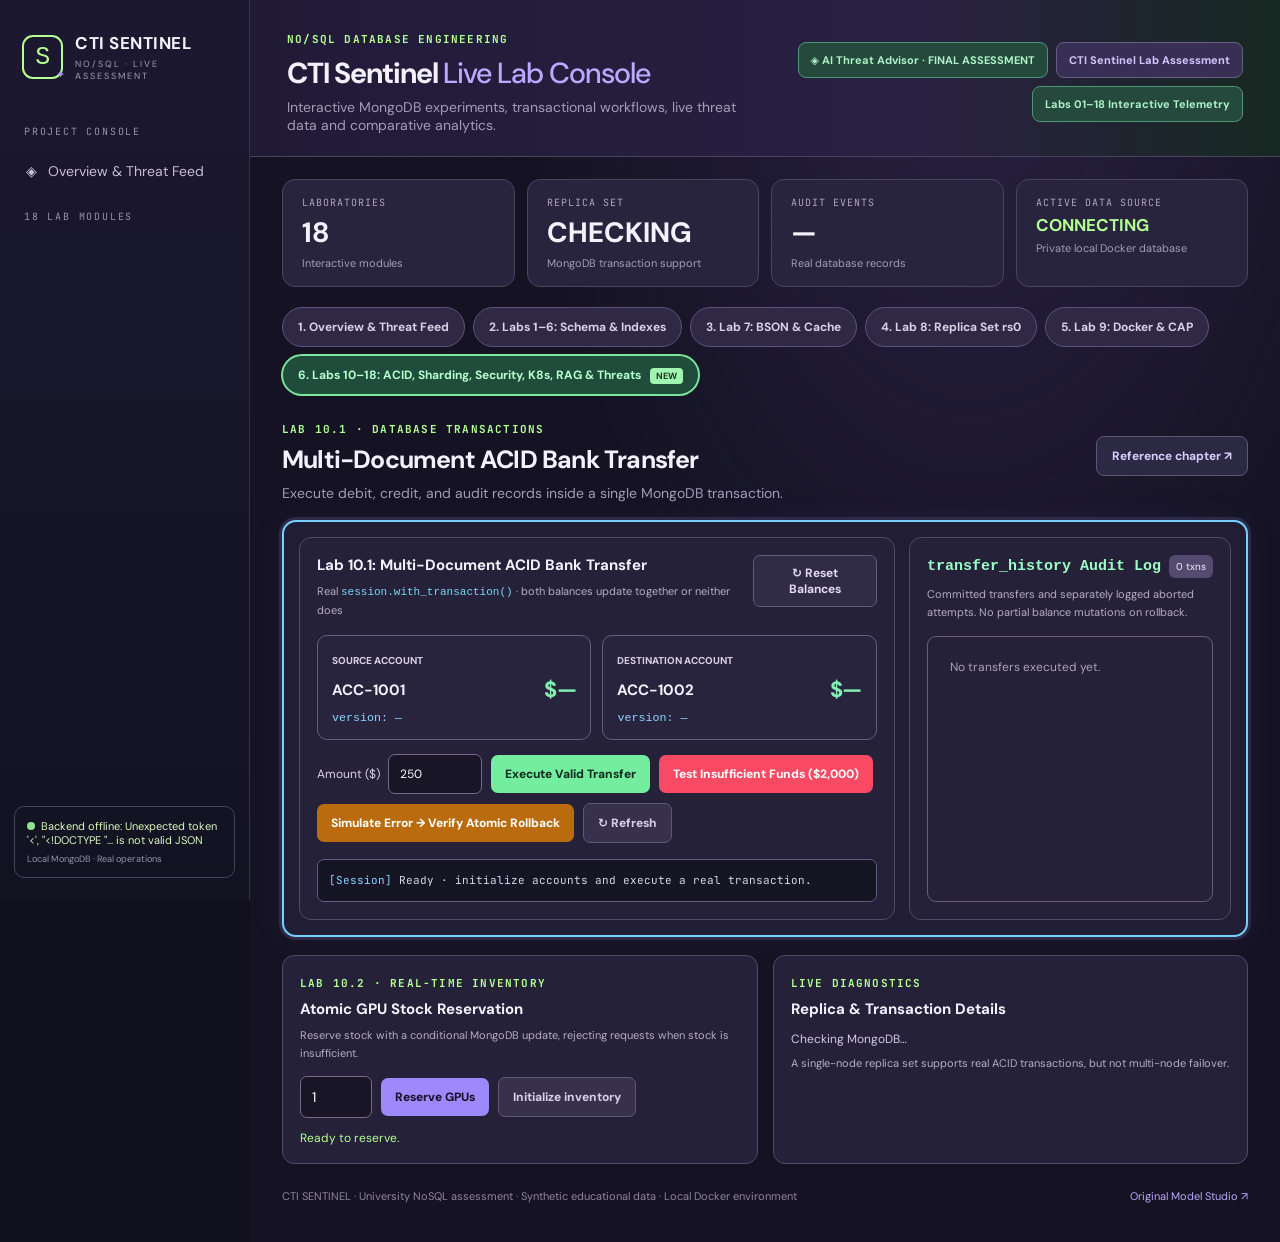
==== static/sentinel.html @ 9bdf8182 "Initial commit - CTI Sentinel AI Threat Intelligence" ====
<!doctype html><html lang="en"><head><meta charset="utf-8"/><meta name="viewport" content="width=device-width,initial-scale=1"/><title>CTI Sentinel · Labs 01–18</title><link rel="stylesheet" href="/static/sentinel.css?v=lab13-20261121c"><link rel="stylesheet" href="/static/lab12.css?v=lab13-20261121c"><link rel="stylesheet" href="/static/lab13.css?v=lab14-20261122a"><link rel="stylesheet" href="/static/lab14.css?v=lab14-20261122a"><link rel="stylesheet" href="/static/lab15.css?v=lab15-20261122b"><link rel="stylesheet" href="/static/lab16.css?v=lab16-20261122a"><link rel="stylesheet" href="/static/lab17.css?v=lab17-20261122b"><link rel="stylesheet" href="/static/lab18.css?v=lab18-20261122f"></head><body>
<div class="shell"><aside class="sidebar"><div class="brand"><div class="brand-mark">S<span>✦</span></div><div><strong>CTI SENTINEL</strong><small>NO/SQL · LIVE ASSESSMENT</small></div></div><div class="side-label">PROJECT CONSOLE</div><button class="nav-item" id="overviewBtn"><span>◈</span> Overview & Threat Feed</button><div class="side-label">18 LAB MODULES</div><div class="side-scroll" id="sideLabs"></div><div class="side-bottom"><i></i><span id="connection">Checking database…</span><small>Local MongoDB · Real operations</small></div></aside>
<main class="main"><header class="topbar"><div><span class="mini-eyebrow">NO/SQL DATABASE ENGINEERING</span><h1>CTI Sentinel <em>Live Lab Console</em></h1><p>Interactive MongoDB experiments, transactional workflows, live threat data and comparative analytics.</p></div><div class="top-actions"><a class="pill green" href="/advisor" style="text-decoration:none">◈ AI Threat Advisor · FINAL ASSESSMENT</a><span class="pill violet">CTI Sentinel Lab Assessment</span><span class="pill green">Labs 01–18 Interactive Telemetry</span></div></header>
<div class="main-scroll"><section class="stats"><div class="stat"><span>LABORATORIES</span><strong>18</strong><small>Interactive modules</small></div><div class="stat"><span>REPLICA SET</span><strong id="replicaStatus">CHECKING</strong><small id="replicaName">MongoDB transaction support</small></div><div class="stat"><span>AUDIT EVENTS</span><strong id="txCount">—</strong><small>Real database records</small></div><div class="stat"><span>ACTIVE DATA SOURCE</span><strong class="small-stat" id="dbStatus">CONNECTING</strong><small>Private local Docker database</small></div></section>
<nav class="chapters" id="chapters"><button data-group="overview">1. Overview & Threat Feed</button><button data-group="1-6">2. Labs 1–6: Schema & Indexes</button><button data-group="7">3. Lab 7: BSON & Cache</button><button data-group="8">4. Lab 8: Replica Set rs0</button><button data-group="9">5. Lab 9: Docker & CAP</button><button class="selected" data-group="10-18">6. Labs 10–18: ACID, Sharding, Security, K8s, RAG & Threats <b>NEW</b></button></nav>
<section class="hero-section"><div class="section-eyebrow" id="sectionTag">LAB 10.1 · DATABASE TRANSACTIONS</div><div class="section-head"><div><h2 id="sectionTitle">Multi-Document ACID Bank Transfer</h2><p id="sectionDesc">Execute debit, credit, and audit records inside a single MongoDB transaction.</p></div><a id="reference" target="_blank" rel="noopener noreferrer" href="https://github.com/sujeetjagtap/NoSQL-Databases-using-MongoDB/tree/main/chapter-10">Reference chapter ↗</a></div>
<div id="bankView" class="module"><div class="bank-frame"><div class="bank-main"><div class="bank-title"><div><h3>Lab 10.1: Multi-Document ACID Bank Transfer</h3><p>Real <code>session.with_transaction()</code> · both balances update together or neither does</p></div><button id="resetBank" class="subtle">↻ Reset Balances</button></div><div class="account-grid"><div class="account"><span>SOURCE ACCOUNT</span><div class="account-row"><strong>ACC-1001</strong><b id="balanceA">$—</b></div><small>version: <span id="versionA">—</span></small></div><div class="account"><span>DESTINATION ACCOUNT</span><div class="account-row"><strong>ACC-1002</strong><b id="balanceB">$—</b></div><small>version: <span id="versionB">—</span></small></div></div><div class="action-bar"><label>Amount ($) <input id="amount" type="number" min="0.01" max="100000" step="0.01" value="250"/></label><button class="btn success" id="validTransfer">Execute Valid Transfer</button><button class="btn danger" id="failureTransfer">Test Insufficient Funds ($2,000)</button></div><div class="action-bar second"><button class="btn orange" id="rollbackTransfer">Simulate Error → Verify Atomic Rollback</button><button class="btn subtle" id="refreshBank">↻ Refresh</button></div><div class="terminal" id="terminal"><span>[Session]</span> Ready · initialize accounts and execute a real transaction.</div><div id="bankWarning" class="warning hidden"></div></div><div class="audit"><div class="audit-head"><h3>transfer_history Audit Log</h3><span id="historyCount">0 txns</span></div><p>Committed transfers and separately logged aborted attempts. No partial balance mutations on rollback.</p><div id="auditRows" class="audit-rows"><div class="empty">No transfers executed yet.</div></div></div></div><div class="below"><div class="mini-panel"><span class="section-eyebrow">LAB 10.2 · REAL-TIME INVENTORY</span><h3>Atomic GPU Stock Reservation</h3><p>Reserve stock with a conditional MongoDB update, rejecting requests when stock is insufficient.</p><div class="inline"><input type="number" id="gpuQty" value="1" min="1" max="100"/><button class="btn purple" id="reserveGpu">Reserve GPUs</button><button class="btn subtle" id="initGpu">Initialize inventory</button></div><div class="mini-result" id="gpuResult">Ready to reserve.</div></div><div class="mini-panel"><span class="section-eyebrow">LIVE DIAGNOSTICS</span><h3>Replica & Transaction Details</h3><div class="diag" id="diagnostics">Checking MongoDB…</div><p class="fine">A single-node replica set supports real ACID transactions, but not multi-node failover.</p></div></div></div>
<div id="lab11View" class="module hidden"><section class="shard-module">
  <div class="shard-topline"><div class="shard-tag">LAB 11 · INTERACTIVE SHARDING MODEL</div><span class="shard-source">◈ Live cluster or clearly labeled simulation</span></div>
  <h3 class="shard-heading">Horizontal Sharding, Shard Key Cardinality &amp; Chunk Distribution</h3>
  <p class="shard-description">Explore how a shard key changes document balance, insert hotspots and targeted versus scatter-gather routing. Choose LIVE for measured stats from mongos (2 actual shards), or MODEL for a three-shard simulation.</p>
  <div class="shard-toolbar"><label class="shard-selector-label" for="shardKey">Shard key strategy</label><select id="shardKey" class="shard-select"><option value="live_even">LIVE mongos: { user_id: 'hashed' } — lab11.even_data</option><option value="live_hotspot">LIVE mongos: { ts: 1 } — lab11.hotspot_data</option><option value="hashed_tenant">{ tenant_id: 'hashed' } — balanced tenants</option><option value="hashed_customer">{ customer_id: 'hashed' } — balanced customer writes</option><option value="ranged_customer">{ customer_id: 1 } — ranged customer IDs</option><option value="ranged_date">{ order_date: 1 } — monotonic date hotspot</option></select><button id="analyzeShards" class="shard-analyze">▶ Analyze Shard Routing</button></div>
  <div class="shard-meta"><span>DATASET <strong>100,000 modeled orders</strong></span><span>MODELED SHARDS <strong>3</strong></span><span id="shardModelState">READY TO ANALYZE</span></div>
  <div class="shard-cards" id="shardCards"><div class="shard-placeholder">Choose a shard key and press <strong>Analyze Shard Routing</strong> to calculate the distribution.</div></div>
  <div id="shardInsight" class="shard-insight" aria-live="polite"><span class="insight-icon">ⓘ</span><span>Distribution and hotspot analysis will appear here after you run the model.</span></div>
  <div class="shard-queries"><div class="shard-queries-head"><div><h4>Query routing explorer</h4><p>Test the selected key against equality and range query patterns.</p></div><span class="model-pill">ANALYTICAL MODEL</span></div><div class="query-row"><label>Query type <select id="shardQuery"><option value="equality">Equality: shard key = value</option><option value="range">Range: shard key between values</option><option value="other">Query without shard key</option></select></label><button id="routeShard" class="shard-route">Test Query Routing</button></div><div id="shardRouteOutput" class="shard-route-output">Choose a query and run routing analysis.</div></div>
  <div class="shard-legend"><b>Lab 11.1:</b> Compare cardinality, distribution and query targeting. <b>Lab 11.2:</b> Inspect hotspot effects from increasing timestamps versus hashed keys. <strong>Actual MongoDB chunk statistics require a separate sharded cluster with mongos.</strong></div>
</section></div>

<div id="lab12View" class="module hidden">
  <section class="lab12-frame">
   <div class="lab12-upper"><span class="lab12-pill">LAB 12 · LIVE LAPTOP ANALYSIS</span><span class="lab12-live">● REAL MONGODB $jsonSchema · PORT 27022</span></div>
   <h3>JSON Schema Validation ($jsonSchema) &amp; Data Governance</h3>
   <p>Validates BSON types, email regex, age bounds (18–120), and severity enums before committing to an isolated MongoDB collection.</p>
   <form id="lab12Form" class="lab12-inputs">
     <label>Email address<input id="lab12Email" type="text" value="analyst@example.com" maxlength="180" autocomplete="off" required></label>
     <label>Age<input id="lab12Age" type="number" value="22" min="-200" max="500" required></label>
     <label>Severity<select id="lab12Severity"><option value="HIGH">HIGH (Valid Enum)</option><option value="MEDIUM">MEDIUM</option><option value="LOW">LOW</option><option value="CRITICAL">CRITICAL</option><option value="INVALID">INVALID — rejection test</option></select></label>
     <button type="submit" id="lab12Run" class="lab12-submit">▶ Run Schema Validation</button>
   </form>
   <div class="lab12-checks" aria-live="polite">
      <div class="lab12-check" id="lab12EmailStatus"><span>EMAIL BSON PATTERN</span><strong>READY</strong></div>
      <div class="lab12-check" id="lab12AgeStatus"><span>AGE BOUNDS (18–120)</span><strong>READY</strong></div>
      <div class="lab12-check" id="lab12SeverityStatus"><span>SEVERITY ENUM</span><strong>READY</strong></div>
      <div class="lab12-check" id="lab12MongoStatus"><span>MONGODB ACTION</span><strong>NOT SUBMITTED</strong></div>
   </div>
   <div class="lab12-message" id="lab12Message" role="status">[Ready] Enter document values and click Run Schema Validation. Invalid inputs are rejected by MongoDB.</div>
  </section>
  <section class="lab12-record-panel"><div class="lab12-record-head"><div><h3>Stored validation records</h3><p>Read-only view of the isolated <code>lab12_ui_validation.security_events</code> collection. No changes to Lab 11 data.</p></div><button class="lab12-refresh" id="lab12Refresh">↻ Refresh</button></div><div id="lab12Records" class="lab12-record-table">Select Refresh to inspect saved records.</div></section>
  <section class="lab12-explain"><h3>Lab 12.1 · Real validation versus RBAC and TLS</h3><p>This panel enforces MongoDB <code>$jsonSchema</code> on a dedicated teaching collection. Authentication, least-privilege role tests and TLS are separate Lab 12 exercises and are <strong>not</strong> claimed as active here.</p><div id="lab12ExtraActions" class="lab12-extra-actions"></div><pre id="lab12ExtraResult" class="lab12-extra-output">Select an inspection action to see the connected database's real configuration.</pre></section>
</div>

<div id="lab13View" class="module hidden">
 <section class="lab13-frame">
  <div class="lab13-head"><span class="lab13-tag">LAB 13 · LIVE SECURITY WORKBENCH</span><span class="lab13-source">● MONGODB VIEW · REAL PROJECTION</span></div>
  <h3>Security Hardening, Least-Privilege RBAC &amp; Field-Level Data Protection</h3>
  <p>Explore how a MongoDB projection view hides sensitive fields and how different application roles can see different results. The view is real; role choices are a teaching preview, not authenticated database users or CSFLE.</p>
  <div class="lab13-toolbar"><label>Role projection<select id="lab13Role"><option value="analyst">readOnlyAnalyst — sensitive fields hidden</option><option value="auditor">complianceAuditor — audit metadata shown</option><option value="admin">securityAdmin — view comparison (masked values)</option></select></label><button id="lab13Inspect" class="lab13-action">▶ Inspect Role Projection</button><button id="lab13WriteTest" class="lab13-alt">Test Read-Only View</button></div>
  <div class="lab13-badges"><span id="lab13MongoStatus">DATA SOURCE · CHECKING</span><span id="lab13ViewStatus">PROJECTION · CHECKING</span><span>SAFE DEMO DATA</span></div>
  <div class="lab13-table-wrap"><table><thead><tr><th>ANALYST ID</th><th>NAME</th><th>CLEARANCE</th><th>GOV ID FIELD</th><th>API TOKEN FIELD</th></tr></thead><tbody id="lab13Rows"><tr><td colspan="5">Click Inspect Role Projection to load MongoDB records.</td></tr></tbody></table></div>
  <div id="lab13Result" class="lab13-result" aria-live="polite">[Ready] Compare projections with the role dropdown. All displayed analyst records are synthetic.</div>
  <div class="lab13-info"><strong>Security scope:</strong> MongoDB enforces a read-only view that excludes sensitive columns. This demo does not set up authenticated RBAC roles, TLS, or client-side field-level encryption (CSFLE). The role selector is an application-side training preview; do not treat it as an access control boundary.</div>
 </section>
 <section class="lab13-extras"><h3>Lab 13 · Original production-deployment diagnostics</h3><p>Your original Lab 13 Docker replica set and Kubernetes readiness exercises remain available here.</p><div id="lab13ExtraActions" class="lab13-extra-actions"></div><pre id="lab13ExtraResult" class="lab13-extra-result">Choose an infrastructure diagnostic to inspect the local environment.</pre></section>
</div>
<div id="lab14View" class="module hidden">
 <section class="lab14-frame">
   <div class="lab14-head"><span class="lab14-tag">LAB 14 · LIVE LAPTOP ANALYSIS</span><span class="lab14-source">● LIVE MONGODB serverStatus</span></div>
   <h3>Observability (serverStatus), Webhook Threshold Alerts &amp; Backup RPO/RTO</h3>
   <p>Inspect actual MongoDB serverStatus counters, compare a derived cache proxy with a configurable threshold and explore backup recovery trade-offs.</p>
   <div class="lab14-toolbar"><label>Cache Hit SLA Threshold (%)<input id="lab14Threshold" type="number" min="1" max="100" value="80" step="1"></label><button id="lab14Evaluate" class="lab14-primary">▶ Evaluate Live Telemetry &amp; SLA</button><button id="lab14Refresh" class="lab14-secondary">↻ Refresh</button></div>
   <div class="lab14-metrics">
     <div class="lab14-metric"><span>ACTIVE CONNECTIONS</span><strong id="lab14Connections">—</strong><small id="lab14ConnectionNote">Waiting for live serverStatus</small></div>
     <div class="lab14-metric"><span>WIREDTIGER CACHE HIT PROXY</span><strong id="lab14Hit">—</strong><small>Cumulative page-counter estimate; not measured SLA</small></div>
     <div class="lab14-metric"><span>SLA THRESHOLD</span><strong id="lab14Sla">80%</strong><small id="lab14SlaNote">Run evaluation to compare proxy</small></div>
     <div class="lab14-metric"><span>ALERT EVALUATION</span><strong id="lab14Alert">READY</strong><small>On-page local alert only; no webhook configured</small></div>
   </div>
   <div class="lab14-live-result" id="lab14Result" role="status">[Ready] Click Evaluate Live Telemetry &amp; SLA for real MongoDB counters.</div>
   <div class="lab14-backup-heading"><h4>Backup strategy · RPO / RTO comparison</h4><span>REFERENCE COMPARISON · NOT MEASURED</span></div>
   <div class="lab14-table"><table><thead><tr><th>BACKUP STRATEGY</th><th>RPO (DATA LOSS WINDOW)</th><th>RTO (RESTORE SPEED)</th><th>PRODUCTION USE CASE</th></tr></thead><tbody>
   <tr><td>mongodump / mongorestore</td><td>Depends on backup schedule</td><td>Depends on data volume and indexes</td><td>Logical backups and small datasets</td></tr>
   <tr><td>Filesystem / EBS snapshots</td><td>Depends on snapshot frequency</td><td>Often faster volume restoration</td><td>Large, stateful databases</td></tr>
   <tr><td>Continuous oplog PITR</td><td>Potentially seconds with correct retention</td><td>Snapshot + oplog replay required</td><td>Strict recovery objectives</td></tr></tbody></table></div>
 </section>
 <section class="lab14-extras"><h3>Lab 14.2 · Safe demo snapshot and integrity verification</h3><p>Creates a JSON snapshot of synthetic records in an isolated <code>lab14_monitoring_demo</code> database. This does not alter your other labs or perform a destructive restore.</p><div class="lab14-buttons"><button id="lab14Backup">Create demo JSON snapshot</button><button id="lab14Verify">Verify latest snapshot</button></div><pre id="lab14BackupResult">[Ready] Create a JSON snapshot to test local backup-file integrity.</pre></section>
 <section class="lab14-extras"><h3>Original Lab 14 monitoring / backup experiments</h3><div id="lab14ExtraActions" class="lab14-buttons"></div><pre id="lab14ExtraResult">Original Lab 14 actions remain available.</pre></section>
</div>
<div id="lab15View" class="module hidden">
 <section class="lab15-frame">
  <div class="lab15-head"><span class="lab15-pill">LAB 15 · LIVE SAAS TENANT ANALYSIS</span><span class="lab15-live">● REAL MONGODB · 5 TENANTS</span></div>
  <h3>Multi-Tenant SaaS Isolation, TTL Rate Limiting &amp; Zero-Downtime Migration</h3>
  <p>Compare document-level shared collections with collection-per-tenant isolation, create tasks, inspect live tenant counts and benchmark local queries.</p>
  <div class="lab15-toolbar"><label>Isolation strategy<select id="lab15Strategy"><option value="shared">Shared Pool · document-level isolation</option><option value="isolated">Collection per tenant · separate namespace</option></select></label><label>Tenant<select id="lab15Tenant"><option value="tenantAlpha">tenantAlpha</option><option value="tenantBeta">tenantBeta</option><option value="tenantGamma">tenantGamma</option><option value="tenantDelta">tenantDelta</option><option value="tenantEpsilon">tenantEpsilon</option></select></label></div>
  <div class="lab15-toolbar"><label class="lab15-task-field">New task title<input id="lab15Title" maxlength="140" value="Investigate security events" placeholder="Enter a new tenant task"></label><label>Priority<select id="lab15Priority"><option value="medium">Medium</option><option value="high">High</option><option value="low">Low</option></select></label><button id="lab15Create" class="lab15-primary">＋ Create Tenant Task</button></div>
  <div class="lab15-metrics"><div><span>ISOLATION STRATEGY</span><strong id="lab15Type">Shared Pool</strong><small>Tenant filter on every pool read</small></div><div><span>TARGET NAMESPACE</span><strong id="lab15Namespace">—</strong><small>Real MongoDB demo database</small></div><div><span>TASKS FOR SELECTED TENANT</span><strong id="lab15Count">—</strong><small id="lab15Other">—</small></div><div><span>AVG / MEDIAN QUERY LATENCY</span><strong id="lab15Latency">—</strong><small>Measured locally on request</small></div></div>
  <div class="lab15-actions"><button id="lab15Seed">Seed 5 tenants × 100 tasks</button><button id="lab15Migrate">Migrate to separate collections</button><button id="lab15Compare">Benchmark both strategies</button><button id="lab15Refresh">↻ Refresh tenant data</button></div>
  <div id="lab15Message" class="lab15-message" role="status">[Ready] Select tenant and create a task, or seed the dataset for comparison.</div>
  <div class="lab15-task-head"><h4>Live tenant task board</h4><span id="lab15TaskSource">MongoDB tenant-scoped query</span></div>
  <div class="lab15-table-scroll"><table><thead><tr><th>TASK ID</th><th>TITLE</th><th>TENANT</th><th>PRIORITY</th><th>STATUS</th></tr></thead><tbody id="lab15Rows"><tr><td colspan="5">Select a tenant to load tasks.</td></tr></tbody></table></div>
 </section>
 <section class="lab15-extras"><h3>Lab 15.1 · TTL rate-limit demonstration</h3><p>Task creation increments a real MongoDB per-tenant counter and blocks creates after 5 requests per one-minute window. A TTL index expires old counters asynchronously. This is not JWT authentication or production-grade RBAC.</p><div id="lab15Rate" class="lab15-rate">Rate counter updates when you create a task.</div></section>
 <section class="lab15-extras"><h3>Original Lab 15 activities</h3><p>Keep the existing scripts and migration tests accessible below the visual model.</p><div id="lab15ExtraActions" class="lab15-actions"></div><pre id="lab15ExtraResult">[Ready] Run an existing Lab 15 experiment.</pre></section>
</div>

<div id="lab16View" class="module hidden">
 <section class="lab16-frame">
  <div class="lab16-top"><span class="lab16-tag">LAB 16 · LIVE POLYGLOT ANALYSIS</span><span class="lab16-source">MongoDB + Cassandra + Neo4j · Lab 16 Docker</span></div>
  <h3>Polyglot Persistence (MongoDB + Cassandra + Neo4j) &amp; FraudQueryService</h3>
  <p>Analyze a stored transaction in MongoDB, recent events in Cassandra, and connected accounts in Neo4j. Errors are shown instead of fabricated results.</p>
  <div class="lab16-toolbar"><label>Transaction<select id="lab16Txn"><option value="">Checking Lab 16 database…</option></select></label><button id="lab16Run" class="lab16-run">▶ Run Polyglot FraudQueryService</button><button id="lab16Circuit" class="lab16-circuit">⚡ Simulate 3-Strike Circuit Breaker</button></div>
  <div class="lab16-grid">
   <article class="lab16-card mongo"><div class="lab16-card-title">1. MONGODB (OLTP PROFILE) <span id="lab16MongoState">WAITING</span></div><strong id="lab16MongoMain">Select transaction</strong><p id="lab16MongoDetails">Live document lookup from Lab 16 MongoDB</p><small id="lab16MongoLatency">—</small></article>
   <article class="lab16-card cassandra"><div class="lab16-card-title">2. CASSANDRA (VELOCITY SERIES) <span id="lab16CassandraState">WAITING</span></div><strong id="lab16CassandraMain">Select transaction</strong><p id="lab16CassandraDetails">Live time-ordered event lookup</p><small id="lab16CassandraLatency">—</small></article>
   <article class="lab16-card neo4j"><div class="lab16-card-title">3. NEO4J (GRAPH CONNECTIONS) <span id="lab16Neo4jState">WAITING</span></div><strong id="lab16Neo4jMain">Select transaction</strong><p id="lab16Neo4jDetails">Live linked accounts (up to 2 hops)</p><small id="lab16Neo4jLatency">—</small></article>
  </div>
  <div class="lab16-verdict"><span>REPORTED RISK SCORE</span><strong id="lab16Risk">—</strong><span id="lab16Verdict">No analysis performed</span></div>
  <div class="lab16-log" id="lab16Log" aria-live="polite">[Ready] Checking existing lab16_polyglot Docker application. Seeded transactions are tx100, tx101 and tx102.</div>
  <p class="lab16-note">Live results require the existing <code>lab16_polyglot-app-1</code> container and all three database services. The circuit-breaker button demonstrates the real Lab 16 CircuitBreaker class with injected test errors; it does not disconnect Neo4j or modify stored records. Risk classification is a teaching threshold based on the stored risk_score, not a production fraud verdict.</p>
 </section>
 <section class="lab16-legacy"><h3>Lab 16 · Original laboratory actions</h3><p>Existing diagnostic actions remain available.</p><div id="lab16ExtraActions" class="experiment-actions"></div><pre id="lab16ExtraResult" class="lab16-log">Choose an original action to run.</pre></section>
</div>


<div id="lab17View" class="module hidden">
 <section class="lab17-frame">
  <div class="lab17-header"><span class="lab17-tag">LAB 17 · LIVE VECTOR RAG ANALYSIS</span><span class="lab17-source">Lab 17 Docker · MongoDB + local retrieval</span></div>
  <h3>Vector Search RAG Pipeline (Top-3 Retrieval + Memory) &amp; HNSW vs. IVF Benchmarks</h3>
  <p>Retrieve the three most relevant stored threat-intelligence passages and compare measured local FAISS HNSW/IVF search performance. Actual scores and benchmark results only.</p>
  <div class="lab17-toolbar">
   <label class="lab17-querylabel">Security question<input id="lab17Query" value="How can defenders reduce ransomware risk and detect phishing?" placeholder="Ask about threat intelligence…"></label>
   <button id="lab17Search" class="lab17-search">⌕ Search Top 3</button>
   <button id="lab17Answer" class="lab17-answer">↗ Ask RAG with Memory</button>
   <button id="lab17Seed" class="lab17-seed">Seed Lab 17 Documents</button>
  </div>
  <div class="lab17-meta" id="lab17Source">Checking live Lab 17 Docker application…</div>
  <div class="lab17-results" id="lab17Results"><div class="lab17-empty">Select Seed Documents if the Lab 17 database is empty, then search.</div></div>
  <div class="lab17-response"><div class="lab17-section-title">Retrieved answer / conversational memory</div><pre id="lab17Response">[Ready] Search passages or ask the RAG assistant. Without a configured LLM API, the Lab 17 code returns extractive context and labels it accordingly.</pre></div>
  <div class="lab17-bench-head"><div><h4>HNSW vs. IVF · Latency and Recall</h4><p>FAISS local benchmark of synthetic 384-dimensional vectors, not native MongoDB Atlas IVF.</p></div><button id="lab17Benchmark" class="lab17-benchmark">▶ Run Measured Benchmark</button></div>
  <div class="lab17-table-scroll"><table class="lab17-table"><thead><tr><th>INDEX CONFIG</th><th>AVERAGE QUERY LATENCY</th><th>RECALL@20</th><th>BUILD TIME</th></tr></thead><tbody id="lab17BenchRows"><tr><td colspan="4">No benchmark loaded yet.</td></tr></tbody></table></div>
  <div class="lab17-log" id="lab17Log">[Ready] The server checks the running Lab 17 Docker container and reports any missing prerequisites.</div>
 </section>
 <section class="lab17-legacy"><h3>Lab 17 · Original activities</h3><p>Original MongoDB/RAG experiments are still available below this interactive model.</p><div id="lab17ExtraActions" class="experiment-actions"></div><pre id="lab17ExtraResult" class="lab17-log">Choose an original lab action.</pre></section>
</div>


<div id="lab18View" class="module hidden">
 <section class="lab18-frame">
  <div class="lab18-header"><span class="lab18-chip">LAB 18 CAPSTONE · LIVE LAPTOP ANALYSIS</span><span class="lab18-source" id="lab18SourceStatus">● CHECKING LAB 18 MONGODB</span></div>
  <h3>False-Positive Threat Detection <span>(100K Records, 10-Run Medians &amp; 1M–100M Scale)</span></h3>
  <p class="lab18-desc">Explore synthetic threats in <code>threat_intel.full_threats</code>, filter heuristic false-positive labels, review stored database benchmarks, and compare illustrative horizontal-scaling plans.</p>
  <div class="lab18-controls">
   <label>Source Feed <select id="lab18Source"><option value="all">ALL SOURCES</option></select></label>
   <label>False-Positive Filter <select id="lab18Community"><option value="all">ALL THREATS</option><option value="flagged">FLAGGED FALSE-POSITIVE CANDIDATES</option><option value="other">OTHER THREATS</option></select></label>
   <label>Scale Blueprint <select id="lab18Scale"><option value="1">1M Records</option><option value="10">10M Records</option><option value="100" selected>100M Records</option></select></label>
  </div>
  <div class="lab18-run"><button id="lab18Analyze" type="button">▶ Analyze 100K Dataset</button><small id="lab18Scope">Actual counts from Lab 18 MongoDB · Estimated scaling is clearly labeled</small></div>
  <div class="lab18-kpis">
   <div><span>TOTAL THREATS INDEXED</span><strong id="lab18Total">—</strong><small>Actual MongoDB collection count</small></div>
   <div><span>MATCHED FILTER COUNT</span><strong id="lab18Matched" class="cyan">—</strong><small>Selected source and label</small></div>
   <div><span>FALSE-POSITIVE CANDIDATES</span><strong id="lab18FP" class="amber">—</strong><small>Heuristic-labeled records</small></div>
   <div><span>MEASURED FILTER LATENCY</span><strong id="lab18Latency" class="green">—</strong><small>One live query · not 10-run median</small></div>
  </div>
  <div class="lab18-scale"><div class="lab18-scalehead"><h4 id="lab18ScaleHeading">HORIZONTAL SCALING BLUEPRINT · 100M RECORDS</h4><span>PLANNING ESTIMATES · NOT BENCHMARKED</span></div><div class="lab18-blueprints"><article><b>MongoDB</b><span id="lab18MongoPlan">—</span></article><article><b>Cassandra</b><span id="lab18CassPlan">—</span></article><article><b>Neo4j</b><span id="lab18NeoPlan">—</span></article></div><p id="lab18ScaleAssumption" class="lab18-footnote"></p></div>
  <div class="lab18-benchmark"><div class="lab18-bench-head"><h4>COMPARATIVE BENCHMARK · SAVED 10-RUN MEDIANS</h4><small id="lab18BenchSource">Reading benchmark.csv…</small></div><div class="lab18-tablewrap"><table><thead><tr><th>BENCHMARK QUERY</th><th>MONGODB</th><th>CASSANDRA</th><th>NEO4J</th><th>RECOMMENDED ACCESS PATTERN</th></tr></thead><tbody id="lab18BenchRows"><tr><td colspan="5">Load Lab 18 dataset analysis to view saved measurements.</td></tr></tbody></table></div><div class="lab18-footnote">Insert measurements describe a batch of 10 events; other rows are query latencies. Values are from saved benchmark results, not rerun on each page load.</div></div>
  <div class="lab18-records"><h4>RECENT MATCHING THREATS</h4><div id="lab18RecordRows">Select Analyze 100K Dataset to retrieve real records.</div></div>
  <div id="lab18Log" class="lab18-log">[Ready] Lab 18 reads synthetic threat records; no database records are modified.</div>
 </section>
 <section class="lab18-legacy"><h3>Lab 18 · Original experiments</h3><p>The original database-count, high-confidence and saved benchmark actions remain available below.</p><div id="lab18ExtraActions" class="experiment-actions"></div><pre id="lab18ExtraResult" class="lab18-log">Choose an original Lab 18 action.</pre></section>
</div>

<div id="genericView" class="module hidden"><div class="generic-grid"><div class="panel"><div class="bank-title"><div><h3 id="genericTitle">Live lab controls</h3><p id="genericSub">Run a database-backed experiment for this lab.</p></div><span class="live-badge">● LIVE ACTIONS</span></div><div id="forms"></div><div id="labActions" class="experiment-actions"></div><div class="terminal" id="genericResult">[Ready] Select an action. The result will come from the local backend.</div></div><div class="panel"><h3>Live Database Explorer</h3><div class="inline"><input id="searchDocs" placeholder="Search current collection..."/><button class="btn subtle" id="refreshDocs">Search ↻</button></div><div id="documentInfo" class="fine">No data loaded.</div><div class="table-scroll" id="documents"></div><p class="fine">Only allowlisted operations are available. Cluster prerequisites are checked instead of simulated.</p></div></div></div></section><footer>CTI SENTINEL · University NoSQL assessment · Synthetic educational data · Local Docker environment <a href="/models">Original Model Studio ↗</a></footer></div></main></div>
<script src="/static/sentinel.js?v=lab18-20261122f"></script></body></html>
---- static/sentinel.css ----
@import url('https://fonts.googleapis.com/css2?family=DM+Sans:wght@400;500;600;700;800&family=JetBrains+Mono:wght@400;500;600;700&display=swap');
:root{color-scheme:dark;--base:#11101f;--side:#171529;--panel:#242139;--panel2:#29253f;--line:#47405e;--text:#f3f2fc;--muted:#a29cb8;--green:#83efb1;--lime:#b3ff92;--red:#ff697d;--purple:#ab94ff;--cyan:#7ddaff}*{box-sizing:border-box}body{margin:0;background:var(--base);color:var(--text);font-family:'DM Sans',Inter,system-ui,sans-serif;font-size:14px}button,input{font:inherit}button{cursor:pointer}button:disabled{opacity:.45;cursor:not-allowed}.shell{display:flex;min-height:100vh}.sidebar{position:sticky;top:0;display:flex;flex-direction:column;width:250px;flex:0 0 250px;height:100vh;border-right:1px solid #353046;background:linear-gradient(180deg,#1c1830,#121321);padding:22px 14px}.brand{display:flex;align-items:center;gap:12px;padding:10px 8px 25px}.brand-mark{height:44px;width:44px;border:2px solid var(--lime);border-radius:11px;display:grid;place-items:center;color:var(--lime);font-family:monospace;font-size:25px}.brand-mark span{color:var(--purple);font-size:11px;position:absolute;margin:35px 0 0 35px}.brand strong{font-size:17px;letter-spacing:.5px}.brand small{display:block;color:var(--muted);font-size:9px;letter-spacing:2px;margin-top:4px}.side-label{font-family:'JetBrains Mono',monospace;letter-spacing:1.8px;color:#9991b0;font-size:10px;margin:18px 10px 12px}.nav-item,.side-lab{background:none;border:0;color:#c6bfd5;padding:12px;border-radius:9px;width:100%;text-align:left;display:flex;align-items:center;gap:11px}.nav-item:hover,.side-lab:hover{background:#2c2942}.side-scroll{overflow-y:auto;flex:1;scrollbar-width:thin;scrollbar-color:#554b6b transparent}.side-lab{padding:10px;font-size:12px}.side-lab b{font-family:'JetBrains Mono',monospace;font-size:12px;color:var(--lime);min-width:22px}.side-lab.active{background:#34314c;color:#dcffce;border-left:3px solid var(--lime)}.side-bottom{margin-top:12px;border:1px solid #45415f;padding:12px;border-radius:10px;color:#d9f9bf;font-size:11px}.side-bottom i{display:inline-block;background:#8fe68b;width:8px;height:8px;border-radius:50%;margin-right:6px}.side-bottom small{display:block;color:#9892a9;margin-top:6px}.main{flex:1;min-width:0;background:radial-gradient(ellipse at 70% 0,#292143 0,transparent 43%),#151323}.topbar{padding:29px 37px 22px;background:linear-gradient(90deg,#201a37,#2a2042 65%,#172922);border-bottom:1px solid #4b425b;display:flex;align-items:center;justify-content:space-between;gap:20px}.mini-eyebrow,.section-eyebrow{font-family:'JetBrains Mono',monospace;letter-spacing:1.2px;font-size:11px;color:var(--lime);font-weight:700}.topbar h1{font-size:29px;margin:7px 0 6px;letter-spacing:-1px}.topbar h1 em{font-weight:500;color:#baa9ff;font-style:normal}.topbar p,.section-head p{color:var(--muted);margin:0}.top-actions{display:flex;gap:8px;flex-wrap:wrap;justify-content:end}.pill{border:1px solid #685e85;border-radius:8px;padding:10px 12px;font-size:11px;font-weight:700;white-space:nowrap}.pill.green{background:#25493d;border-color:#4c9674;color:#adf3c7}.pill.violet{background:#383054;color:#d3c6ff}.main-scroll{padding:22px 32px 14px;max-width:1700px;margin:auto}.stats{display:grid;grid-template-columns:repeat(4,minmax(0,1fr));gap:12px;margin-bottom:20px}.stat{background:#28243e;border:1px solid #4b4461;border-radius:13px;padding:16px 19px;display:flex;flex-direction:column;gap:5px;min-height:100px}.stat span{color:#aea6c0;font-family:'JetBrains Mono',monospace;font-size:10px;letter-spacing:1px}.stat strong{font-size:28px}.stat strong.small-stat{font-size:17px;color:var(--lime)}.stat small{color:var(--muted);font-size:11px}.chapters{display:flex;flex-wrap:wrap;gap:8px;margin-bottom:27px}.chapters button{border:1px solid #5e527c;border-radius:30px;background:#302946;color:#d9d2e6;padding:11px 15px;font-size:12px;font-weight:700}.chapters button.selected{background:#204c3b;color:#b5ffcf;border-color:#7ce89d;box-shadow:0 0 0 1px #7ce89d}.chapters b{font-size:9px;background:#a0f6b0;color:#17351d;border-radius:4px;padding:2px 6px;margin-left:6px}.section-head{display:flex;justify-content:space-between;align-items:start;gap:20px;margin-bottom:18px}.section-head h2{font-size:25px;letter-spacing:-.8px;margin:7px 0 8px}.section-head a{background:#2c2943;color:#d9ceff;text-decoration:none;padding:11px 15px;border-radius:8px;border:1px solid #5f5577;font-weight:700;font-size:12px;white-space:nowrap}.bank-frame{border:2px solid #75cfff;border-radius:14px;padding:15px;display:grid;grid-template-columns:minmax(0,1.85fr) minmax(265px,1fr);gap:14px;background:#211d34;box-shadow:0 0 0 3px #2d2a48,0 0 30px #4e3c8c21}.bank-main,.audit,.mini-panel,.panel{background:var(--panel);border:1px solid #52496b;border-radius:12px;padding:17px}.bank-title{display:flex;justify-content:space-between;align-items:start;gap:9px;margin-bottom:16px}.bank-title h3,.audit h3,.mini-panel h3,.panel h3{margin:0;font-size:15px}.bank-title p,.audit p,.mini-panel p,.fine{font-size:11px;line-height:1.65;color:#b5aec5;margin:7px 0 0}.bank-title code{color:#7bd6f3}.subtle{border:1px solid #645a7b;border-radius:7px;color:#e4dcf4;background:#302b46;padding:9px 12px;font-weight:700;font-size:12px}.account-grid{display:grid;grid-template-columns:repeat(2,1fr);gap:11px}.account{border:1px solid #665d7a;background:#29243e;padding:14px;border-radius:10px}.account>span{font-size:10px;font-weight:800;color:#d8cee2}.account-row{display:flex;align-items:center;justify-content:space-between;gap:8px;margin:7px 0 3px}.account-row strong{font-size:15px}.account-row b{font-size:22px;color:var(--green);letter-spacing:-.5px}.account small{color:#8ed7ff;font-family:monospace}.action-bar,.inline{display:flex;gap:9px;align-items:center;flex-wrap:wrap;margin-top:14px}.action-bar label{color:#dbd2e9;font-size:12px;display:flex;align-items:center;gap:8px}.action-bar input,.inline input,#searchDocs,.action-form input,.action-form select{min-width:0;border:1px solid #756a8c;background:#171526;border-radius:7px;color:white;padding:11px;outline:none}.action-bar input{width:94px}.btn{border:0;border-radius:7px;padding:11px 14px;font-weight:800;font-size:12px}.btn.success{background:#75ed9f;color:#112d21}.btn.danger{background:#f94a63;color:white}.btn.orange{background:#b96b0e;color:#fff}.btn.purple{background:#9e89fc;color:#18112a}.btn.subtle{background:#38314d;color:#d6ceec;border:1px solid #615878}.action-bar.second{margin-top:9px}.terminal{background:#151524;border:1px solid #625984;border-radius:7px;padding:11px;color:#d7d5eb;font-family:'JetBrains Mono',monospace;font-size:11px;line-height:1.7;margin-top:16px;white-space:pre-wrap;max-height:160px;overflow:auto}.terminal span{color:#84d6ff}.audit{min-height:318px;display:flex;flex-direction:column}.audit-head{display:flex;justify-content:space-between;gap:8px;align-items:center}.audit h3{font-family:monospace;color:#9affc5}.audit-head span{background:#554b70;padding:5px 7px;border-radius:6px;font-size:10px}.audit-rows{border:1px solid #685d7d;border-radius:9px;padding:9px;margin-top:15px;overflow:auto;max-height:310px;flex:1}.empty{color:#aaa2ba;font-size:12px;padding:13px}.audit-item{border-bottom:1px solid #494159;padding:10px 4px}.audit-item:last-child{border:0}.audit-item .auditline{display:flex;gap:5px;justify-content:space-between;align-items:center;font-size:12px}.audit-item small{color:#ada4c1;display:block;margin-top:5px}.audit-item strong{color:#cefff0}.audit-item .failed{color:#ff8294}.audit-item .committed{color:#7dedac}.below{display:grid;grid-template-columns:1fr 1fr;gap:15px;margin-top:18px}.mini-panel{min-height:170px}.mini-panel h3{margin-top:8px}.inline input{max-width:95px}.mini-result{margin-top:12px;font-size:12px;color:var(--lime)}.diag{display:flex;gap:15px;flex-wrap:wrap;margin-top:12px;font-size:12px;color:#d4c8ea}.warning{background:#3d2634;color:#ffc5c5;border:1px solid #b35e69;padding:11px;border-radius:7px;margin-top:10px}.hidden{display:none!important}.generic-grid{display:grid;grid-template-columns:1.3fr 1fr;gap:14px}.live-badge{color:#abffb9;font-size:10px}.action-form{display:grid;grid-template-columns:repeat(2,minmax(0,1fr));gap:10px}.action-form label{display:flex;flex-direction:column;font-size:11px;gap:6px;color:#dcd3ee}.action-form label.wide{grid-column:span 2}.action-form input,.action-form select{width:100%}.experiment-actions{display:grid;gap:8px;margin-top:14px}.experiment-actions button{border:1px solid #5a5072;background:#332d4b;color:white;text-align:left;padding:13px;border-radius:8px}.experiment-actions button:hover{border-color:#a5eac0}.table-scroll{overflow:auto;max-height:340px;margin-top:15px}.table-scroll table{width:100%;border-collapse:collapse;font-size:11px}.table-scroll th{text-align:left;color:#b5a5d4;padding:10px;border-bottom:1px solid #625879}.table-scroll td{border-bottom:1px solid #443c59;padding:9px;max-width:170px;overflow:hidden;text-overflow:ellipsis;white-space:nowrap}.panel>.inline input{flex:1}footer{padding:25px 0;color:#8e85a3;font-size:11px;display:flex;justify-content:space-between}footer a{color:#b9a8ff;text-decoration:none}@media(max-width:1200px){.top-actions{display:none}.bank-frame,.generic-grid{grid-template-columns:1fr}.audit{min-height:180px}.stats{grid-template-columns:repeat(2,1fr)}}@media(max-width:750px){.sidebar{width:75px;flex-basis:75px;padding:10px 5px}.brand strong,.brand small,.side-label,.side-lab span,.side-bottom,.nav-item{display:none}.brand{padding:10px}.brand-mark{width:40px}.side-lab{justify-content:center}.side-lab b{font-size:14px}.main-scroll{padding:18px 11px}.topbar{padding:20px}.topbar h1{font-size:21px}.stats,.below,.account-grid{grid-template-columns:1fr}.section-head{display:block}.section-head a{display:inline-block;margin-top:10px}.bank-frame{padding:8px}.chapters{gap:5px}.chapters button{font-size:10px;padding:9px}.action-form{grid-template-columns:1fr}.action-form label.wide{grid-column:span 1}}

/* Lab 11 reference-inspired interactive shard visualization */
.shard-module{background:linear-gradient(135deg,#17243a,#1d1c3b 72%,#142234);border:2px solid #54d9fa;border-radius:14px;padding:22px;box-shadow:0 0 26px #24caff19;max-width:1300px}
.shard-topline{display:flex;align-items:center;justify-content:space-between;gap:14px;flex-wrap:wrap}.shard-tag,.model-pill{font-family:'JetBrains Mono',monospace;font-size:10px;letter-spacing:1px;font-weight:800;color:#bdffd6;border:1px solid #4ecb86;background:#194139;border-radius:7px;padding:7px 10px}.shard-source{color:#85dbec;font-size:11px}.shard-heading{font-size:21px;letter-spacing:-.45px;margin:18px 0 7px}.shard-description{color:#c6c4d7;line-height:1.7;font-size:12px;margin:0 0 20px}.shard-toolbar{display:flex;align-items:end;gap:12px;flex-wrap:wrap;margin-bottom:16px}.shard-selector-label{display:block;font-size:11px;letter-spacing:.3px;color:#a7b6c6;margin-bottom:0}.shard-select,.query-row select{font:inherit;color:#f4f5fe;background:#111729;border:1px solid #6f7fa0;border-radius:8px;min-height:44px;padding:10px 13px;min-width:285px;max-width:100%}.shard-select{flex:1}.shard-analyze,.shard-route{font:inherit;font-weight:800;background:#25cbea;color:#062534;border:0;border-radius:8px;padding:12px 17px;min-height:44px}.shard-analyze:hover{background:#7ceeff}.shard-route{background:#80eea8;color:#143026}.shard-meta{display:flex;flex-wrap:wrap;gap:12px;align-items:center;color:#9facc6;font-size:10px;letter-spacing:.4px;margin:6px 0 17px}.shard-meta strong{color:#d7f1f9}.shard-meta span{border-right:1px solid #445376;padding-right:12px}.shard-meta span:last-child{border:0;color:#94ffbe;font-weight:800}.shard-cards{display:grid;grid-template-columns:repeat(3,minmax(0,1fr));gap:13px;margin-bottom:19px;min-height:160px}.shard-placeholder{grid-column:1/-1;display:grid;place-items:center;border:1px dashed #60738a;color:#abb5c9;padding:35px;text-align:center;border-radius:12px}.shard-card{background:linear-gradient(#101d32,#11192e);border:1px solid #607fa8;border-radius:11px;padding:16px;min-width:0}.shard-card.shard-hot{border-color:#f69c63}.shard-card-head{display:flex;justify-content:space-between;gap:8px;align-items:center;font-size:13px}.shard-card-head strong{color:#52dcef}.shard-card-head small{font-size:10px;color:#8adae2}.shard-card-head span{font-size:10px;color:#b8c0d2}.shard-value{font-weight:800;font-size:23px;margin:15px 0 15px;white-space:nowrap}.shard-value span{font-size:16px;color:#d7daea}.shard-track{height:12px;border-radius:15px;background:#4b4c77;overflow:hidden}.shard-bar{background:linear-gradient(90deg,#31e777,#64ef9c);height:100%;transition:width .6s ease;border-radius:15px}.shard-bar.hot{background:linear-gradient(90deg,#ff9a40,#f85f69)}.shard-card-foot{font-size:12px;color:#d5d8e8;margin-top:12px}.balance-label{color:#72efa3}.hot-label{color:#ffa681}.shard-insight{display:flex;gap:13px;align-items:center;background:#112b2e;border:1px solid #4ace9a;border-radius:10px;padding:15px;color:#d4f1e1;font-size:12px;line-height:1.75}.shard-insight.alert{background:#37252c;border-color:#df9877;color:#ffe5db}.shard-insight strong{color:#8bffb4}.shard-insight.alert strong{color:#ffbc8d}.insight-icon{font-size:23px;color:#73fcaf}.shard-insight.alert .insight-icon{color:#ffb680}.shard-queries{margin-top:18px;border:1px solid #545d85;background:#1e2039;border-radius:10px;padding:17px}.shard-queries-head{display:flex;justify-content:space-between;gap:12px;align-items:center}.shard-queries h4{font-size:14px;margin:0}.shard-queries p{color:#aeb4ce;font-size:11px;margin:6px 0 0}.query-row{display:flex;flex-wrap:wrap;gap:12px;align-items:end;margin-top:15px}.query-row label{display:flex;flex-direction:column;gap:7px;color:#bdc5d9;font-size:11px}.shard-route-output{display:flex;gap:14px;align-items:center;margin-top:16px;background:#13192c;border:1px solid #444d6e;border-radius:8px;padding:13px 15px;font-size:12px}.shard-route-output strong{color:#caffdd}.shard-route-output p{line-height:1.55}.route-indicator{font-size:25px}.route-indicator.target{color:#6ffaab}.route-indicator.scatter{color:#ffc188}.shard-legend{font-size:11px;color:#aab7c7;line-height:1.7;padding:15px 3px 3px}.shard-legend b{color:#b1f4d6}.shard-legend strong{display:block;color:#ffc58f;margin-top:5px}
@media(max-width:1050px){.shard-cards{grid-template-columns:1fr}.shard-module{padding:15px}.shard-value{font-size:20px}}@media(max-width:650px){.shard-toolbar{align-items:stretch}.shard-select,.shard-analyze{width:100%;min-width:0}.shard-selector-label{width:100%}.shard-queries-head{align-items:start;flex-direction:column}}
---- static/lab12.css ----
/* Lab 12 only: no changes to Labs 1–11 or 13–18 */
.lab12-frame{background:linear-gradient(130deg,#14253a,#1e203e 75%,#172039);border:2px solid #25ccf3;border-radius:15px;padding:23px;box-shadow:0 0 28px #18bded20}
.lab12-upper{display:flex;justify-content:space-between;align-items:center;gap:10px;flex-wrap:wrap}.lab12-pill{color:#c8ffdd;background:#174b3b;border:1px solid #55d99a;padding:7px 11px;border-radius:6px;font-weight:850;letter-spacing:1px;font-size:10px}.lab12-live{color:#7ee9ec;font-size:11px;font-weight:700}.lab12-frame h3{font-size:21px;letter-spacing:-.4px;margin:16px 0 5px}.lab12-frame>p,.lab12-record-head p,.lab12-explain p{font-size:12px;color:#c3c4d7;line-height:1.7;margin:0 0 19px}
.lab12-inputs{display:grid;grid-template-columns:1.3fr .5fr 1.2fr auto;gap:12px;align-items:end;margin-bottom:17px}.lab12-inputs label{display:grid;gap:7px;font-size:11px;color:#c6d5e7}.lab12-inputs input,.lab12-inputs select{height:43px;min-width:0;width:100%;background:#0d182b;border:1px solid #687aa6;border-radius:7px;padding:8px 12px;color:#fff;font:inherit}.lab12-submit{height:43px;border:0;border-radius:7px;background:#76efa6;color:#092b1f;padding:10px 15px;font-weight:850;white-space:nowrap}.lab12-submit:hover{background:#adffc7}.lab12-submit:disabled{opacity:.5;cursor:wait}
.lab12-checks{display:grid;grid-template-columns:repeat(4,minmax(0,1fr));gap:10px}.lab12-check{background:#101e30;border:1px solid #5c7093;border-radius:10px;padding:15px 12px;min-height:89px;display:flex;flex-direction:column;gap:10px}.lab12-check span{font-size:10px;color:#ccd4e3;font-weight:800;letter-spacing:.3px}.lab12-check strong{color:#b7bbca;font-size:13px;overflow-wrap:anywhere}.lab12-check.valid{border-color:#51dda1;background:#112a2c}.lab12-check.valid strong{color:#6bffa8}.lab12-check.invalid{border-color:#f39b83;background:#35232e}.lab12-check.invalid strong{color:#ffac99}.lab12-message{background:#0c1c2c;border:1px solid #44647d;border-radius:8px;color:#b7dcf2;margin-top:16px;padding:12px;font-family:monospace;font-size:11px;line-height:1.6}
.lab12-record-panel,.lab12-explain{background:#201f39;border:1px solid #58658c;border-radius:13px;margin-top:17px;padding:20px}.lab12-record-head{display:flex;align-items:start;justify-content:space-between;gap:15px}.lab12-record-head h3,.lab12-explain h3{margin:0 0 8px;font-size:16px}.lab12-record-head code,.lab12-explain code{color:#7de8f6}.lab12-refresh{background:#27374d;color:#b8efff;border:1px solid #5c8d9c;border-radius:6px;padding:9px 13px;white-space:nowrap}.lab12-record-table{overflow-x:auto;font-size:12px;color:#cfd6e3}.lab12-record-table table{width:100%;border-collapse:collapse}.lab12-record-table th,.lab12-record-table td{text-align:left;padding:12px 9px;border-bottom:1px solid #444964}.lab12-record-table th{color:#75e5f6;font-size:11px}.lab12-extra-actions{display:flex;flex-wrap:wrap;gap:9px}.lab12-extra-actions button{background:#332f50;color:#e4d8fb;border:1px solid #6b6092;border-radius:8px;padding:10px;font-weight:650}.lab12-extra-output{background:#101525;color:#c2cfea;max-height:210px;overflow:auto;border:1px solid #575977;padding:12px;white-space:pre-wrap;font-size:11px}
@media(max-width:1060px){.lab12-inputs{grid-template-columns:repeat(2,minmax(0,1fr))}.lab12-checks{grid-template-columns:repeat(2,minmax(0,1fr))}}@media(max-width:650px){.lab12-frame{padding:14px}.lab12-inputs,.lab12-checks{grid-template-columns:1fr}.lab12-record-head{flex-direction:column}}
---- static/lab13.css ----
/* Scoped Lab 13 model styling; other labs untouched */
.lab13-frame{border:2px solid #21cbf2;border-radius:15px;padding:23px;background:linear-gradient(130deg,#11283d,#20213d 70%,#171f39);box-shadow:0 0 30px #13aadb24}.lab13-head{display:flex;justify-content:space-between;flex-wrap:wrap;gap:10px;align-items:center}.lab13-tag{color:#b8ffcf;border:1px solid #60dea4;border-radius:5px;background:#154c38;padding:7px 11px;letter-spacing:1px;font-size:10px;font-weight:800}.lab13-source{color:#76f1d1;font-size:11px;font-weight:750}.lab13-frame h3{font-size:20px;margin:15px 0 6px}.lab13-frame>p{font-size:12px;line-height:1.7;color:#cad4e5;margin:0 0 18px}.lab13-toolbar{display:flex;gap:12px;align-items:end;flex-wrap:wrap;margin:14px 0}.lab13-toolbar label{display:grid;gap:7px;flex:1;min-width:255px;font-size:11px;color:#c9d8e8}.lab13-toolbar select{width:100%;height:44px;background:#101b2d;color:#fff;border:1px solid #667cab;border-radius:8px;padding:8px 12px;font:inherit}.lab13-action,.lab13-alt{min-height:44px;border:0;border-radius:8px;padding:10px 16px;font-weight:800;cursor:pointer}.lab13-action{background:#24c9ee;color:#06253b}.lab13-alt{background:#70e9a8;color:#0c2b21}.lab13-action:hover,.lab13-alt:hover{filter:brightness(1.12)}.lab13-action:disabled{opacity:.5}.lab13-badges{display:flex;gap:9px;flex-wrap:wrap;margin:10px 0 15px}.lab13-badges span{background:#10342e;border:1px solid #409874;color:#9af2c0;border-radius:6px;padding:7px 11px;font-weight:750;font-size:10px}.lab13-table-wrap{width:100%;overflow-x:auto;border:1px solid #546b93;border-radius:9px;background:#10192a}.lab13-table-wrap table{width:100%;border-collapse:collapse;font-size:12px;min-width:690px}.lab13-table-wrap th{text-align:left;color:#bcd6f0;background:#1b2941;font-size:10px;letter-spacing:.6px;padding:13px 12px}.lab13-table-wrap td{padding:15px 12px;color:#e7eafa;border-top:1px solid #344660}.lab13-table-wrap .lab13-accent{color:#4bdcf8;font-weight:800}.lab13-table-wrap .lab13-privacy{color:#ffc168;font-weight:750}.lab13-result{margin-top:14px;background:#0e1c2e;border:1px solid #58728d;padding:13px;border-radius:8px;color:#bdd7e7;font-family:monospace;font-size:11px;line-height:1.7}.lab13-info{margin-top:15px;background:#30283e;border-left:3px solid #f9b35e;color:#e1cfbb;padding:12px;font-size:11px;line-height:1.7;border-radius:4px}.lab13-extras{background:#221f3a;border:1px solid #5b5a8e;padding:20px;border-radius:12px;margin-top:16px}.lab13-extras h3{font-size:16px;margin:0 0 7px}.lab13-extras p{font-size:12px;color:#bec5d5}.lab13-extra-actions{display:flex;gap:8px;flex-wrap:wrap;margin:13px 0}.lab13-extra-actions button{padding:10px 12px;background:#363050;color:#ebe3ff;border:1px solid #75699a;border-radius:7px;cursor:pointer}.lab13-extra-result{font-size:11px;line-height:1.6;max-height:225px;overflow:auto;background:#101626;border:1px solid #555a79;color:#cbd3e6;padding:13px;white-space:pre-wrap;border-radius:6px}@media(max-width:700px){.lab13-frame{padding:14px}.lab13-toolbar>*{width:100%}.lab13-toolbar label{min-width:0}}
---- static/lab14.css ----
/* Lab 14 only — scoped monitoring dashboard */
.lab14-frame{border:1px solid #546c9a;border-radius:15px;padding:21px;background:linear-gradient(125deg,#142741,#222242 70%,#172e3b);box-shadow:0 0 18px #1d85b129}.lab14-head,.lab14-backup-heading{display:flex;justify-content:space-between;align-items:center;gap:10px;flex-wrap:wrap}.lab14-tag{border:1px solid #6bcaa4;border-radius:5px;background:#164c3d;color:#aeffca;padding:7px 11px;font-weight:800;font-size:10px;letter-spacing:1px}.lab14-source{color:#7df1ce;font-weight:750;font-size:11px}.lab14-frame h3{font-size:20px;margin:15px 0 5px;color:#f3f7ff}.lab14-frame>p{color:#ccd8e8;font-size:12px;line-height:1.7;margin:0 0 18px}.lab14-toolbar{display:flex;align-items:end;gap:12px;flex-wrap:wrap;margin:15px 0}.lab14-toolbar label{display:grid;gap:6px;font-size:12px;color:#cfdaeb}.lab14-toolbar input{width:115px;height:42px;padding:10px;border:1px solid #6a82a8;background:#132239;color:#fff;border-radius:7px;font:inherit}.lab14-primary,.lab14-secondary,.lab14-buttons button{border:0;border-radius:7px;min-height:42px;padding:10px 15px;font-weight:800;cursor:pointer}.lab14-primary{background:#87ebaa;color:#103b2b}.lab14-secondary{background:#2b6f8c;color:#fff}.lab14-primary:hover,.lab14-secondary:hover,.lab14-buttons button:hover{filter:brightness(1.12)}.lab14-primary:disabled{opacity:.5}.lab14-metrics{display:grid;grid-template-columns:repeat(4,minmax(0,1fr));gap:11px;margin-top:16px}.lab14-metric{background:linear-gradient(145deg,#172944,#1a2c40);border:1px solid #637ba4;border-radius:10px;min-height:126px;padding:16px 13px;display:flex;flex-direction:column;gap:7px}.lab14-metric>span{font-size:10px;font-weight:800;letter-spacing:.6px;color:#c4d4ea}.lab14-metric strong{font-size:23px;color:#95f2b7;word-break:break-word}.lab14-metric small{font-size:10px;color:#b2c4db;line-height:1.5}.lab14-metric .lab14-low{color:#ffac77}.lab14-live-result{margin:14px 0 19px;background:#102137;border:1px solid #456b87;color:#c5d9ed;padding:12px;border-radius:7px;font-family:monospace;font-size:11px;line-height:1.8;overflow-wrap:anywhere}.lab14-backup-heading h4{font-size:16px;margin:5px 0 10px}.lab14-backup-heading span{font-size:10px;color:#7cf3c7;font-weight:800}.lab14-table{overflow-x:auto;border:1px solid #537095;border-radius:8px}.lab14-table table{width:100%;border-collapse:collapse;min-width:720px}.lab14-table th{background:#172d44;color:#cde7f4;font-size:11px;text-align:left;padding:13px 11px;letter-spacing:.3px}.lab14-table td{color:#e2eaf7;font-size:11px;padding:13px 11px;border-top:1px solid #334b63}.lab14-table tr:nth-child(even){background:#17283e}.lab14-extras{margin-top:15px;padding:20px;border:1px solid #5e608e;border-radius:13px;background:#23233e}.lab14-extras h3{margin:0 0 7px;font-size:16px}.lab14-extras p{font-size:12px;line-height:1.6;color:#c6c9db}.lab14-buttons{display:flex;gap:10px;flex-wrap:wrap;margin:14px 0}.lab14-buttons button{background:#393353;border:1px solid #776c9c;color:#f6f1ff;font-size:12px}.lab14-extras pre{white-space:pre-wrap;overflow:auto;max-height:250px;background:#101828;color:#bfd7ec;border:1px solid #53617b;border-radius:8px;font-size:11px;line-height:1.7;padding:13px}@media(max-width:1100px){.lab14-metrics{grid-template-columns:repeat(2,minmax(0,1fr))}}@media(max-width:600px){.lab14-metrics{grid-template-columns:1fr}.lab14-frame{padding:14px}.lab14-toolbar>*{width:100%}.lab14-toolbar input{width:100%}}
---- static/lab15.css ----
/* Lab 15 only: SaaS isolation workbench */
.lab15-frame{border:1px solid #47c7e8;box-shadow:0 0 14px #277aa833;border-radius:14px;padding:22px;background:linear-gradient(135deg,#132941,#232344 72%,#142d42)}
.lab15-head,.lab15-task-head{display:flex;align-items:center;justify-content:space-between;flex-wrap:wrap;gap:10px}
.lab15-pill{font:800 11px monospace;letter-spacing:1px;background:#19493f;border:1px solid #66dea4;border-radius:5px;color:#b5ffca;padding:7px 10px}
.lab15-live{color:#83f5cf;font:700 11px monospace}.lab15-frame h3{font-size:20px;margin:16px 0 6px;color:#fff}.lab15-frame>p,.lab15-extras p{font-size:12px;line-height:1.65;color:#bdcae2}
.lab15-toolbar{display:flex;flex-wrap:wrap;gap:12px;align-items:end;margin:16px 0}.lab15-toolbar label{display:grid;gap:7px;color:#c4d7ea;font-size:11px;flex:1;min-width:170px}.lab15-toolbar .lab15-task-field{flex:2;min-width:220px}.lab15-toolbar input,.lab15-toolbar select{border:1px solid #5e78a2;border-radius:8px;padding:12px;background:#101c30;color:#f2f7ff;min-height:43px;font:inherit;width:100%}.lab15-toolbar button,.lab15-actions button{min-height:43px;border-radius:7px;padding:11px 15px;font-size:12px;font-weight:800;cursor:pointer}.lab15-primary{background:#3dd6ef;color:#0a2b40;border:0}.lab15-actions{display:flex;flex-wrap:wrap;gap:9px;margin:18px 0}.lab15-actions button{border:1px solid #667aa3;background:#343154;color:#e9edfc}.lab15-actions button:hover,.lab15-primary:hover{filter:brightness(1.12)}.lab15-actions button:disabled,.lab15-primary:disabled{opacity:.55;cursor:wait}
.lab15-metrics{display:grid;grid-template-columns:repeat(4,minmax(0,1fr));gap:12px;margin:20px 0}.lab15-metrics>div{border:1px solid #5576a0;border-radius:10px;padding:15px 12px;background:#10243a;display:flex;flex-direction:column;gap:8px;min-height:125px}.lab15-metrics span{font-size:10px;color:#c1d5e5;font-weight:800;letter-spacing:.5px}.lab15-metrics strong{font-size:17px;color:#89f6b5;overflow-wrap:anywhere}.lab15-metrics small{color:#c0cbdc;font-size:10px}.lab15-message{padding:12px;border-radius:8px;border:1px solid #4d7d93;background:#0f2839;font:12px/1.6 monospace;color:#a8f1db;overflow-wrap:anywhere}.lab15-task-head{margin:18px 0 9px}.lab15-task-head h4{font-size:15px;margin:0}.lab15-task-head span{font:11px monospace;color:#94d5e9;overflow-wrap:anywhere}.lab15-table-scroll{overflow:auto;max-height:360px;border:1px solid #546c90;border-radius:8px}.lab15-table-scroll table{border-collapse:collapse;width:100%;min-width:680px}.lab15-table-scroll th,.lab15-table-scroll td{text-align:left;font-size:11px;padding:11px;border-bottom:1px solid #314962}.lab15-table-scroll th{background:#172d44;color:#bfe7f7}.lab15-table-scroll td{color:#d8e7f3}.lab15-table-scroll td:first-child{color:#63daef}.lab15-extras{border:1px solid #6f6b91;border-radius:12px;background:#22223d;padding:19px;margin-top:15px}.lab15-extras h3{margin:0 0 8px;font-size:16px}.lab15-extras pre,.lab15-rate{font:11px/1.65 monospace;white-space:pre-wrap;overflow-wrap:anywhere;background:#102035;color:#b2d8e8;border:1px solid #4e6f88;padding:12px;border-radius:8px;max-height:260px;overflow:auto}
@media(max-width:1180px){.lab15-metrics{grid-template-columns:repeat(2,minmax(0,1fr))}}@media(max-width:680px){.lab15-metrics{grid-template-columns:1fr}.lab15-frame{padding:13px}.lab15-toolbar>*{width:100%}}
---- static/lab16.css ----
/* CTI Sentinel Lab16 page-only styles */
.lab16-frame{padding:23px;border:1px solid #39bfe9;box-shadow:0 0 16px #11729e30;border-radius:14px;background:linear-gradient(135deg,#122842,#1b2142 68%,#102b43)}
.lab16-top{display:flex;justify-content:space-between;align-items:center;flex-wrap:wrap;gap:10px}.lab16-tag{color:#d6ffe5;background:#18533d;border:1px solid #72de9a;border-radius:5px;padding:6px 11px;font:800 11px monospace;letter-spacing:1px}.lab16-source{font:700 11px monospace;color:#8bf8dd}.lab16-frame h3{font-size:21px;color:#fff;margin:20px 0 7px;line-height:1.4}.lab16-frame>p{font-size:12px;color:#b9d1e8;line-height:1.65}.lab16-toolbar{display:flex;flex-wrap:wrap;gap:12px;align-items:end;margin:21px 0}.lab16-toolbar label{display:grid;gap:7px;flex:2;min-width:215px;color:#c5d6e9;font-size:12px}.lab16-toolbar select{width:100%;min-height:45px;background:#09192c;border:1px solid #668ac2;border-radius:9px;padding:11px;color:#fff;font-size:12px}.lab16-toolbar button{min-height:45px;padding:11px 15px;border-radius:9px;border:0;cursor:pointer;font-weight:800;font-size:12px}.lab16-toolbar button:disabled{opacity:.55;cursor:wait}.lab16-run{background:#49efa4;color:#082b22}.lab16-circuit{background:#66300d;color:#ffe29b;border:1px solid #fa971c!important}.lab16-grid{display:grid;grid-template-columns:repeat(3,minmax(0,1fr));gap:13px;margin:18px 0}.lab16-card{padding:17px;border:1px solid;border-radius:11px;background:#091c2f;min-height:170px;overflow-wrap:anywhere}.lab16-card.mongo{border-color:#38dc9b}.lab16-card.cassandra{border-color:#25c1f8}.lab16-card.neo4j{border-color:#ca87ff}.lab16-card-title{display:flex;justify-content:space-between;gap:6px;align-items:center;font-weight:800;font-size:11px;letter-spacing:.2px;min-height:34px}.mongo .lab16-card-title{color:#70f8b6}.cassandra .lab16-card-title{color:#68d9ff}.neo4j .lab16-card-title{color:#e3a9fa}.lab16-card-title span{font-size:9px;white-space:nowrap;color:#cfdfdf;background:#174031;padding:4px 6px;border-radius:5px}.lab16-card strong{display:block;font-size:18px;line-height:1.4;color:#fff;margin:12px 0 6px}.lab16-card p{color:#cad6e5;font-size:12px;line-height:1.5;margin:0 0 9px}.lab16-card small{color:#85b7cb;font:10px monospace}.lab16-verdict{display:flex;align-items:center;flex-wrap:wrap;gap:15px;padding:15px;border:1px solid #5179a6;background:#10233c;border-radius:8px}.lab16-verdict span{font-size:11px;color:#d0e1f1}.lab16-verdict strong{font-size:20px;color:#99f7af}.lab16-log{white-space:pre-wrap;overflow-wrap:anywhere;background:#0c172c;color:#bfe0ef;border:1px solid #547a9c;border-radius:8px;padding:13px;font:11px/1.7 monospace;margin:12px 0}.lab16-note{font-size:11px!important;color:#9db6cf!important}.lab16-legacy{margin-top:17px;border:1px solid #555478;background:#25213f;padding:19px;border-radius:12px}.lab16-legacy h3{font-size:16px;margin:0 0 8px}.lab16-legacy p{font-size:12px;color:#b9c9db}@media(max-width:1150px){.lab16-grid{grid-template-columns:1fr}.lab16-card{min-height:130px}}
---- static/lab17.css ----
/* CTI Sentinel Lab 17 only; existing labs unchanged */
.lab17-frame{padding:22px;border:1px solid #27caee;border-radius:14px;background:linear-gradient(145deg,#152b46,#1d1f3e 75%,#103449);box-shadow:0 0 20px #126e9c26}
.lab17-header{display:flex;justify-content:space-between;flex-wrap:wrap;align-items:center;gap:10px}.lab17-tag{font:800 11px monospace;letter-spacing:1px;border-radius:5px;padding:7px 10px;background:#15583c;color:#b6ffe0;border:1px solid #5bd5a7}.lab17-source{color:#77d8ff;font:700 11px monospace}.lab17-frame h3{font-size:20px;line-height:1.4;margin:17px 0 7px;color:#fff}.lab17-frame>p,.lab17-bench-head p{font-size:12px;color:#bfd0df;line-height:1.6}.lab17-toolbar{display:flex;flex-wrap:wrap;gap:10px;align-items:end;margin:22px 0 13px}.lab17-querylabel{flex:4;min-width:260px;font-size:11px;display:grid;gap:7px;color:#bde2ef}.lab17-querylabel input{width:100%;min-height:45px;background:#0b1c30;border:1px solid #628eae;border-radius:8px;padding:10px;color:white}.lab17-toolbar button,.lab17-bench-head button{min-height:44px;padding:11px 13px;border:0;border-radius:7px;font-size:12px;font-weight:800;cursor:pointer}.lab17-toolbar button:disabled,.lab17-bench-head button:disabled{opacity:.5;cursor:wait}.lab17-search{background:#18bde2;color:#002239}.lab17-answer{background:#62eba9;color:#092a20}.lab17-seed{background:#354b6f;color:white;border:1px solid #84a6d5!important}.lab17-meta{margin:11px 0 15px;color:#8ef7cb;font:700 11px monospace}.lab17-results{display:grid;grid-template-columns:repeat(3,minmax(0,1fr));gap:11px}.lab17-result,.lab17-empty{background:#0b2037;border:1px solid #4a87a9;border-radius:10px;padding:15px;min-height:136px}.lab17-result-head{display:flex;justify-content:space-between;gap:5px;align-items:start;font:700 11px monospace;color:#78e3ff}.lab17-result-head span{color:#baffc8;background:#194c39;border-radius:5px;padding:5px}.lab17-result p{font-size:12px;color:#dceaf4;line-height:1.58;margin-top:12px}.lab17-empty{grid-column:1/-1;color:#abbad2}.lab17-response{margin-top:16px}.lab17-section-title{font-size:12px;font-weight:800;color:#9be8ca;margin:10px 0}.lab17-response pre,.lab17-log{font:11px/1.65 monospace;color:#c6e7ef;background:#0c192c;border:1px solid #47748f;padding:13px;border-radius:8px;white-space:pre-wrap;overflow-wrap:anywhere;max-height:225px;overflow:auto}.lab17-bench-head{display:flex;flex-wrap:wrap;justify-content:space-between;align-items:center;gap:12px;margin:20px 0 10px}.lab17-bench-head h4{font-size:17px;color:#fff;margin:0}.lab17-benchmark{background:#34caeb;color:#06263a}.lab17-table-scroll{overflow-x:auto}.lab17-table{width:100%;border-collapse:collapse;min-width:570px;font-size:12px}.lab17-table th{text-align:left;color:#9ebac9;padding:11px 9px;border-bottom:1px solid #547293;font-size:10px}.lab17-table td{color:#d5e6f5;border-bottom:1px solid #334562;padding:12px 9px}.lab17-table td:nth-child(2),.lab17-table td:nth-child(3){color:#86e7b2;font-weight:700}.lab17-legacy{margin-top:17px;border:1px solid #555478;background:#25213f;padding:19px;border-radius:12px}.lab17-legacy h3{font-size:16px;margin:0 0 8px}.lab17-legacy p{font-size:12px;color:#b9c9db}@media(max-width:1000px){.lab17-results{grid-template-columns:1fr}.lab17-result{min-height:110px}}
---- static/lab18.css ----
.lab18-frame{border:1px solid #4d85a5;border-radius:16px;padding:22px;background:linear-gradient(145deg,#172745,#201a37 70%);box-shadow:0 0 0 1px #263e59;display:grid;gap:17px}.lab18-header,.lab18-scalehead,.lab18-bench-head,.lab18-run{display:flex;align-items:center;justify-content:space-between;gap:12px;flex-wrap:wrap}.lab18-chip{font:700 11px monospace;letter-spacing:.06em;background:#95302f;color:#fff;border:1px solid #f3796e;padding:8px 11px;border-radius:5px}.lab18-source{font-size:11px;color:#80edbd;font-weight:700}.lab18-frame h3{font-size:23px;line-height:1.3;margin:0;color:#fff}.lab18-frame h3 span{color:#d9d1ee;font-weight:600}.lab18-desc{font-size:12px;line-height:1.6;color:#bbc6dc;margin:0}.lab18-desc code{color:#85efc4}.lab18-controls{display:grid;grid-template-columns:1fr 1.4fr 1fr;gap:12px}.lab18-controls label{display:flex;flex-direction:column;gap:7px;color:#98b5d0;font-size:11px;font-weight:700}.lab18-controls select{width:100%;min-width:0;padding:13px;border-radius:9px;background:#121b30;border:1px solid #5f6d94;color:#f8f8ff;font:600 12px inherit}.lab18-run button{background:linear-gradient(90deg,#8df5b1,#50dc9c);border:0;padding:13px 20px;border-radius:9px;font-weight:800;color:#061d23;cursor:pointer}.lab18-run button:disabled{opacity:.6}.lab18-run small{color:#9faecc}.lab18-kpis{display:grid;grid-template-columns:repeat(4,minmax(0,1fr));gap:12px}.lab18-kpis>div,.lab18-scale,.lab18-benchmark,.lab18-records{border:1px solid #514f73;background:#24223e;border-radius:11px;padding:14px}.lab18-kpis>div{display:flex;flex-direction:column;gap:8px}.lab18-kpis span,.lab18-kpis small{font-size:10px;color:#b5bfda}.lab18-kpis strong{font-size:26px;color:white}.lab18-kpis strong.cyan{color:#48d4fa}.lab18-kpis strong.amber{color:#ffce5d}.lab18-kpis strong.green{color:#7df2a5}.lab18-scale h4,.lab18-benchmark h4,.lab18-records h4{font-size:13px;color:#a3f6b3;margin:0}.lab18-scalehead span,.lab18-bench-head small{font-size:10px;color:#a4b6d5}.lab18-blueprints{display:grid;grid-template-columns:repeat(3,minmax(0,1fr));gap:9px;margin-top:12px}.lab18-blueprints article{padding:12px;border:1px solid #6d7798;border-radius:8px;background:#1c2037;display:flex;flex-direction:column;gap:7px;font-size:12px;color:#f4f7ff}.lab18-blueprints b{color:#79e4fa}.lab18-footnote{font-size:11px;color:#a7aec8;margin:10px 0 0;line-height:1.5}.lab18-tablewrap{overflow-x:auto}.lab18-frame table{width:100%;border-collapse:collapse;margin-top:12px;font-size:12px}.lab18-frame th{text-align:left;color:#bed0e8;font-size:10px;white-space:nowrap;border-bottom:1px solid #65708b;padding:10px 7px}.lab18-frame td{border-bottom:1px solid #454b69;color:#e8e9f8;padding:10px 7px}.lab18-frame td strong{color:#7eeeaf}.lab18-frame td small{display:block;font-size:10px;color:#99b6d1}.lab18-log{padding:13px;background:#111828;border:1px solid #526485;border-radius:8px;white-space:pre-wrap;color:#aee5d3;font:11px/1.5 monospace}.lab18-legacy{margin-top:20px;background:#25203b;border:1px solid #4b4b72;border-radius:12px;padding:20px}.lab18-legacy h3{margin:0 0 8px}.lab18-legacy p{font-size:12px;color:#acb1cf}@media(max-width:980px){.lab18-controls{grid-template-columns:1fr}.lab18-kpis{grid-template-columns:repeat(2,1fr)}.lab18-blueprints{grid-template-columns:1fr}}@media(max-width:560px){.lab18-kpis{grid-template-columns:1fr}}
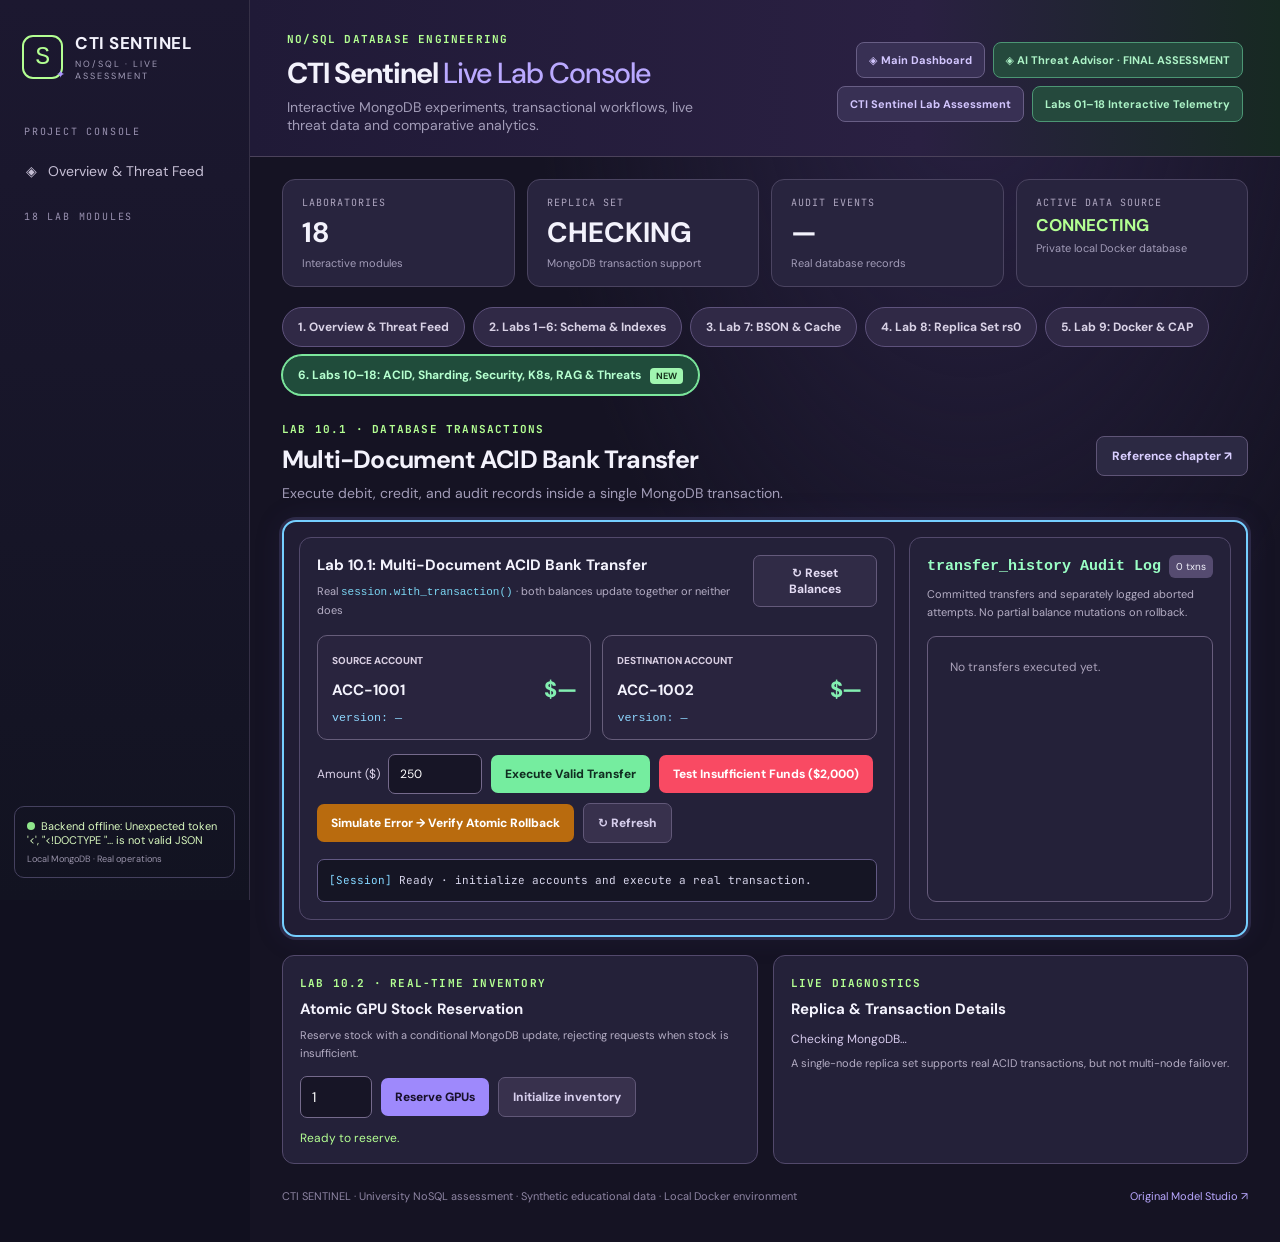
==== commit 6050cfb3: "Add unified CTI Sentinel main dashboard" ====
--- a/static/sentinel.html
+++ b/static/sentinel.html
@@ -1,6 +1,6 @@
 <!doctype html><html lang="en"><head><meta charset="utf-8"/><meta name="viewport" content="width=device-width,initial-scale=1"/><title>CTI Sentinel · Labs 01–18</title><link rel="stylesheet" href="/static/sentinel.css?v=lab13-20261121c"><link rel="stylesheet" href="/static/lab12.css?v=lab13-20261121c"><link rel="stylesheet" href="/static/lab13.css?v=lab14-20261122a"><link rel="stylesheet" href="/static/lab14.css?v=lab14-20261122a"><link rel="stylesheet" href="/static/lab15.css?v=lab15-20261122b"><link rel="stylesheet" href="/static/lab16.css?v=lab16-20261122a"><link rel="stylesheet" href="/static/lab17.css?v=lab17-20261122b"><link rel="stylesheet" href="/static/lab18.css?v=lab18-20261122f"></head><body>
 <div class="shell"><aside class="sidebar"><div class="brand"><div class="brand-mark">S<span>✦</span></div><div><strong>CTI SENTINEL</strong><small>NO/SQL · LIVE ASSESSMENT</small></div></div><div class="side-label">PROJECT CONSOLE</div><button class="nav-item" id="overviewBtn"><span>◈</span> Overview & Threat Feed</button><div class="side-label">18 LAB MODULES</div><div class="side-scroll" id="sideLabs"></div><div class="side-bottom"><i></i><span id="connection">Checking database…</span><small>Local MongoDB · Real operations</small></div></aside>
-<main class="main"><header class="topbar"><div><span class="mini-eyebrow">NO/SQL DATABASE ENGINEERING</span><h1>CTI Sentinel <em>Live Lab Console</em></h1><p>Interactive MongoDB experiments, transactional workflows, live threat data and comparative analytics.</p></div><div class="top-actions"><a class="pill green" href="/advisor" style="text-decoration:none">◈ AI Threat Advisor · FINAL ASSESSMENT</a><span class="pill violet">CTI Sentinel Lab Assessment</span><span class="pill green">Labs 01–18 Interactive Telemetry</span></div></header>
+<main class="main"><header class="topbar"><div><span class="mini-eyebrow">NO/SQL DATABASE ENGINEERING</span><h1>CTI Sentinel <em>Live Lab Console</em></h1><p>Interactive MongoDB experiments, transactional workflows, live threat data and comparative analytics.</p></div><div class="top-actions"><a class="pill violet" href="/dashboard" style="text-decoration:none">◈ Main Dashboard</a><a class="pill green" href="/advisor" style="text-decoration:none">◈ AI Threat Advisor · FINAL ASSESSMENT</a><span class="pill violet">CTI Sentinel Lab Assessment</span><span class="pill green">Labs 01–18 Interactive Telemetry</span></div></header>
 <div class="main-scroll"><section class="stats"><div class="stat"><span>LABORATORIES</span><strong>18</strong><small>Interactive modules</small></div><div class="stat"><span>REPLICA SET</span><strong id="replicaStatus">CHECKING</strong><small id="replicaName">MongoDB transaction support</small></div><div class="stat"><span>AUDIT EVENTS</span><strong id="txCount">—</strong><small>Real database records</small></div><div class="stat"><span>ACTIVE DATA SOURCE</span><strong class="small-stat" id="dbStatus">CONNECTING</strong><small>Private local Docker database</small></div></section>
 <nav class="chapters" id="chapters"><button data-group="overview">1. Overview & Threat Feed</button><button data-group="1-6">2. Labs 1–6: Schema & Indexes</button><button data-group="7">3. Lab 7: BSON & Cache</button><button data-group="8">4. Lab 8: Replica Set rs0</button><button data-group="9">5. Lab 9: Docker & CAP</button><button class="selected" data-group="10-18">6. Labs 10–18: ACID, Sharding, Security, K8s, RAG & Threats <b>NEW</b></button></nav>
 <section class="hero-section"><div class="section-eyebrow" id="sectionTag">LAB 10.1 · DATABASE TRANSACTIONS</div><div class="section-head"><div><h2 id="sectionTitle">Multi-Document ACID Bank Transfer</h2><p id="sectionDesc">Execute debit, credit, and audit records inside a single MongoDB transaction.</p></div><a id="reference" target="_blank" rel="noopener noreferrer" href="https://github.com/sujeetjagtap/NoSQL-Databases-using-MongoDB/tree/main/chapter-10">Reference chapter ↗</a></div>
